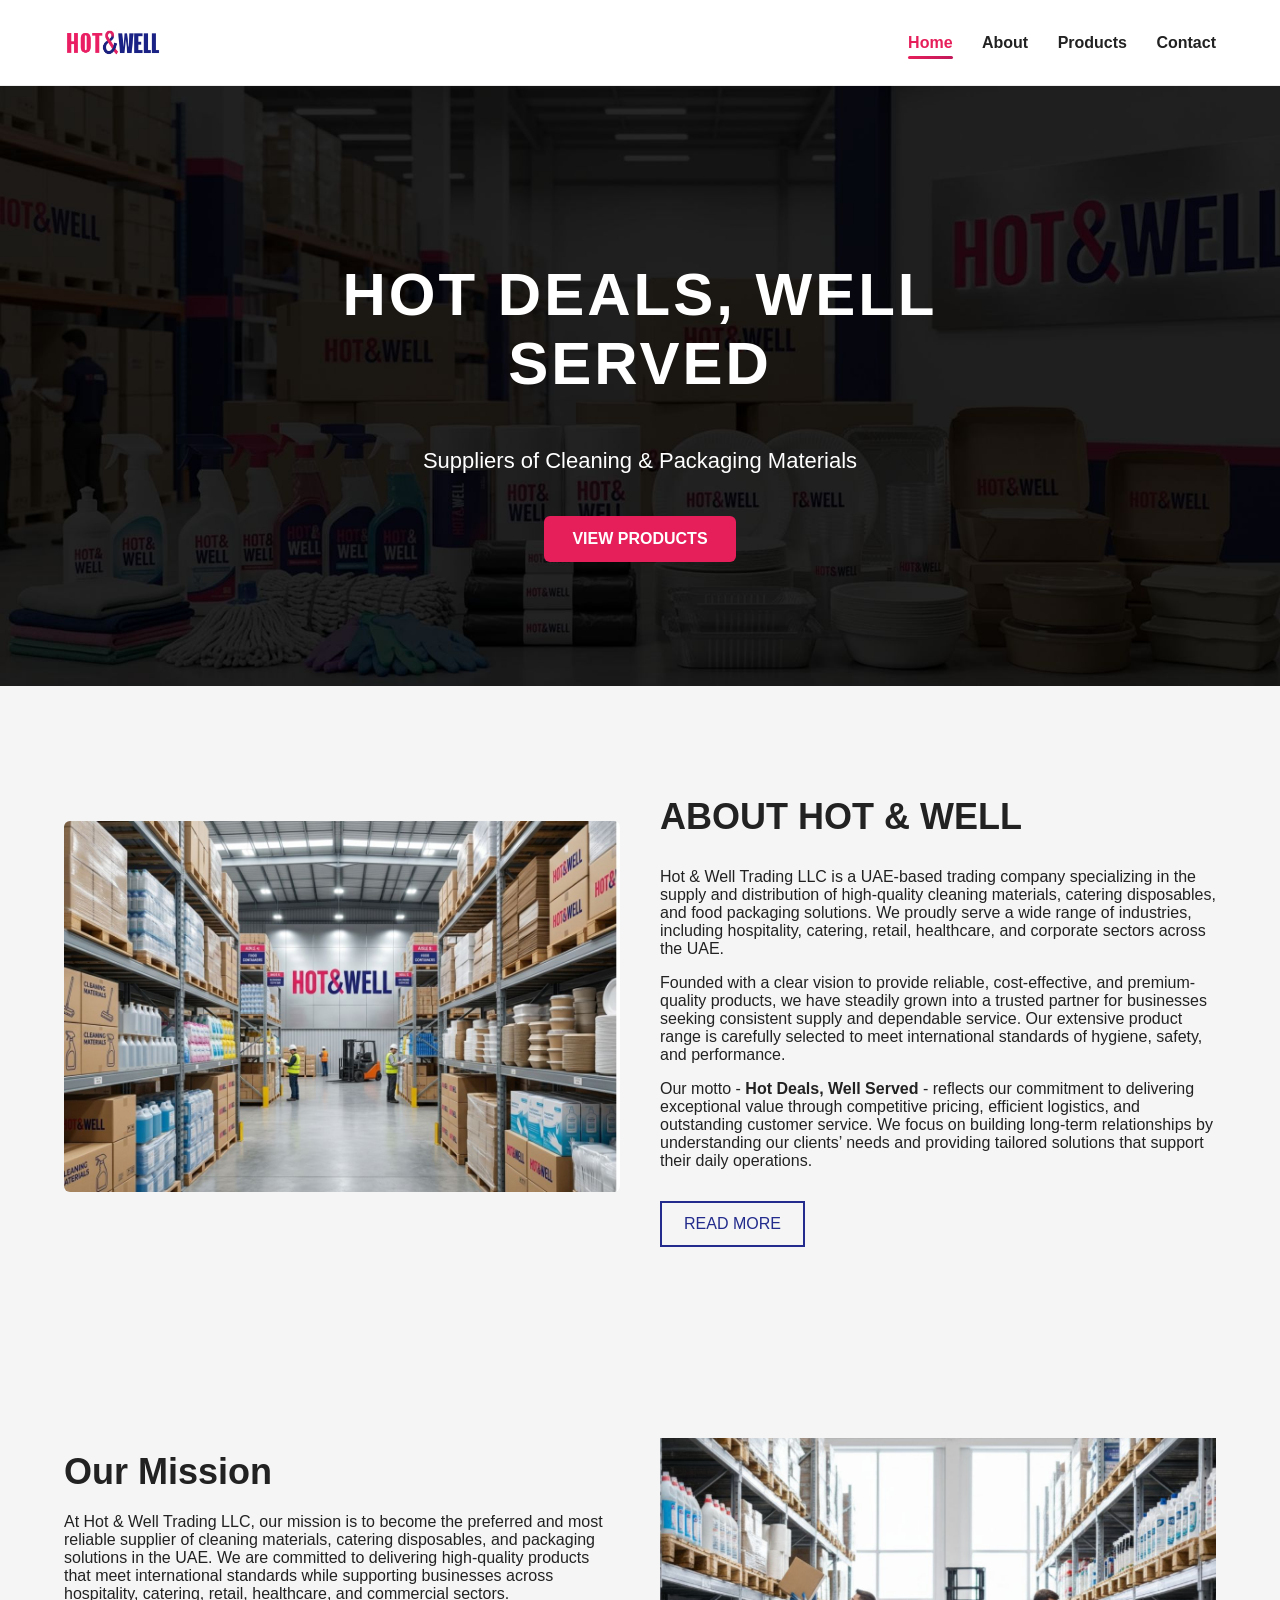
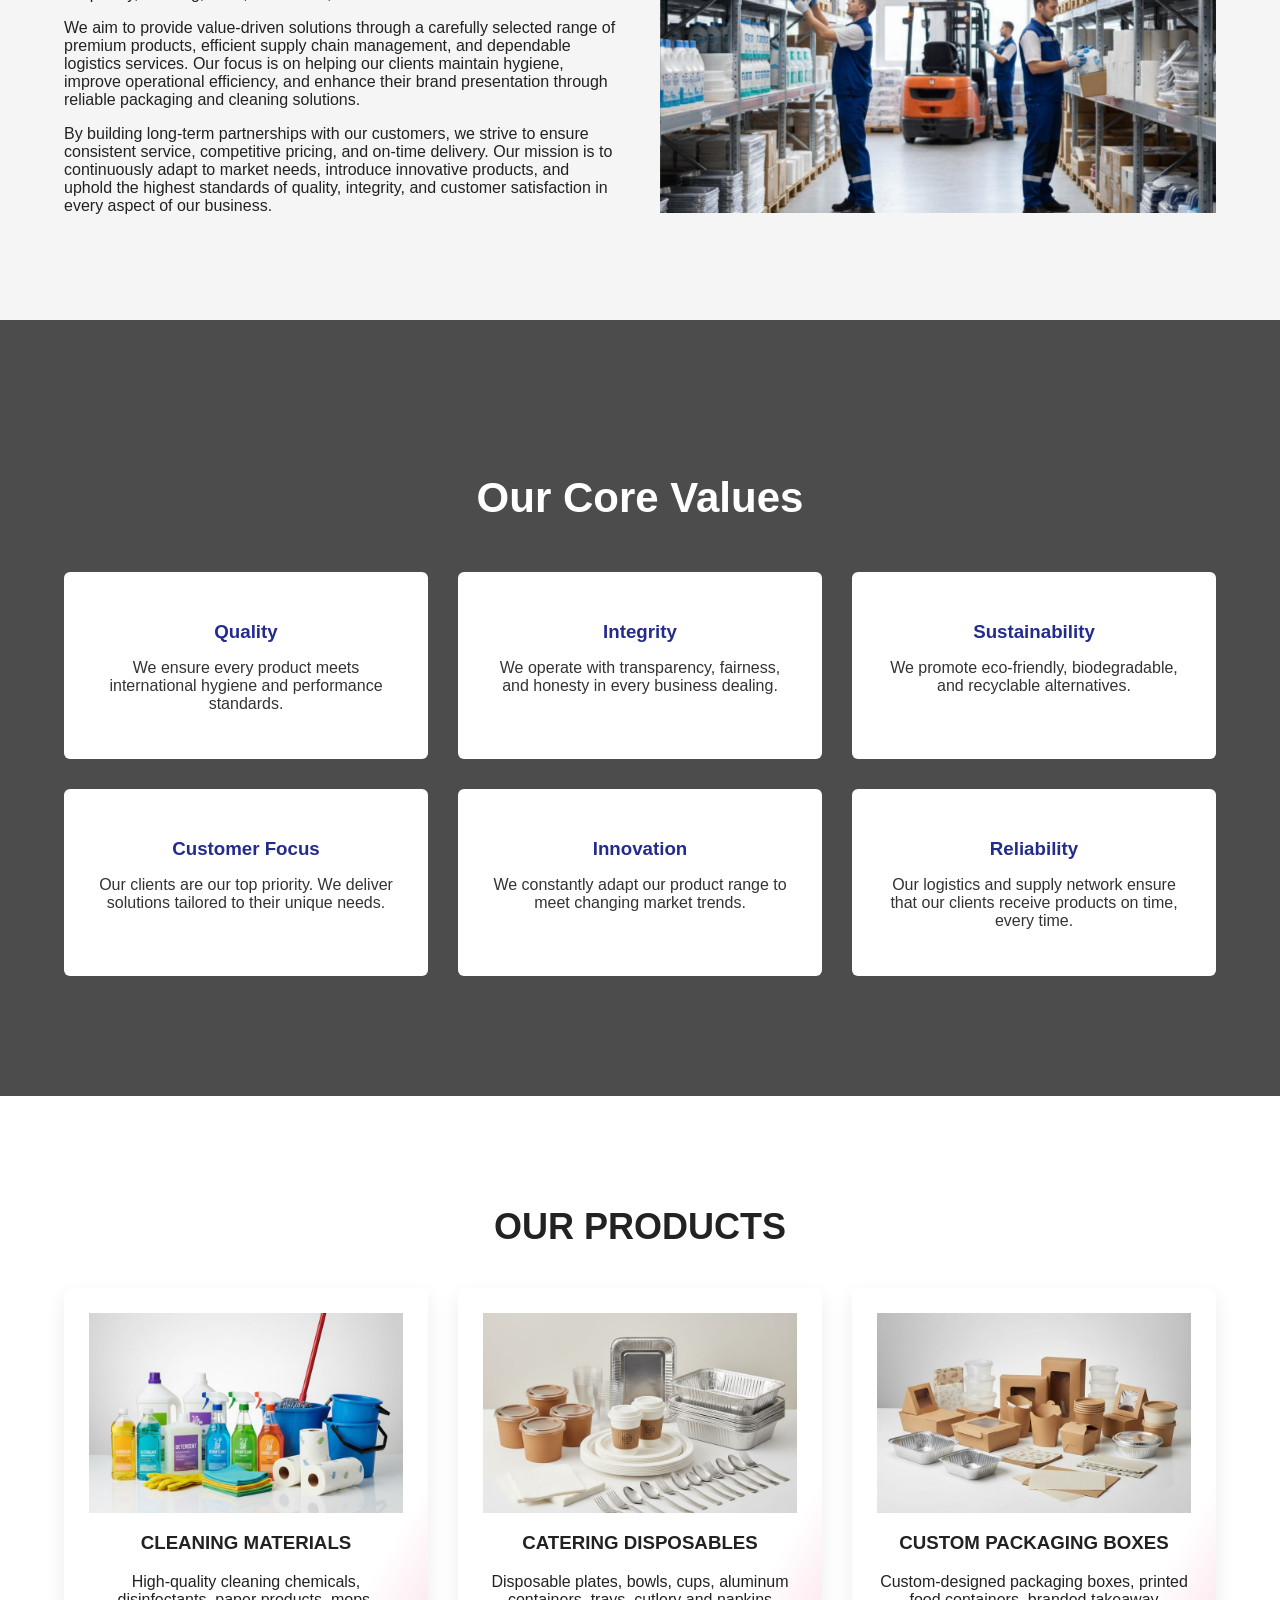
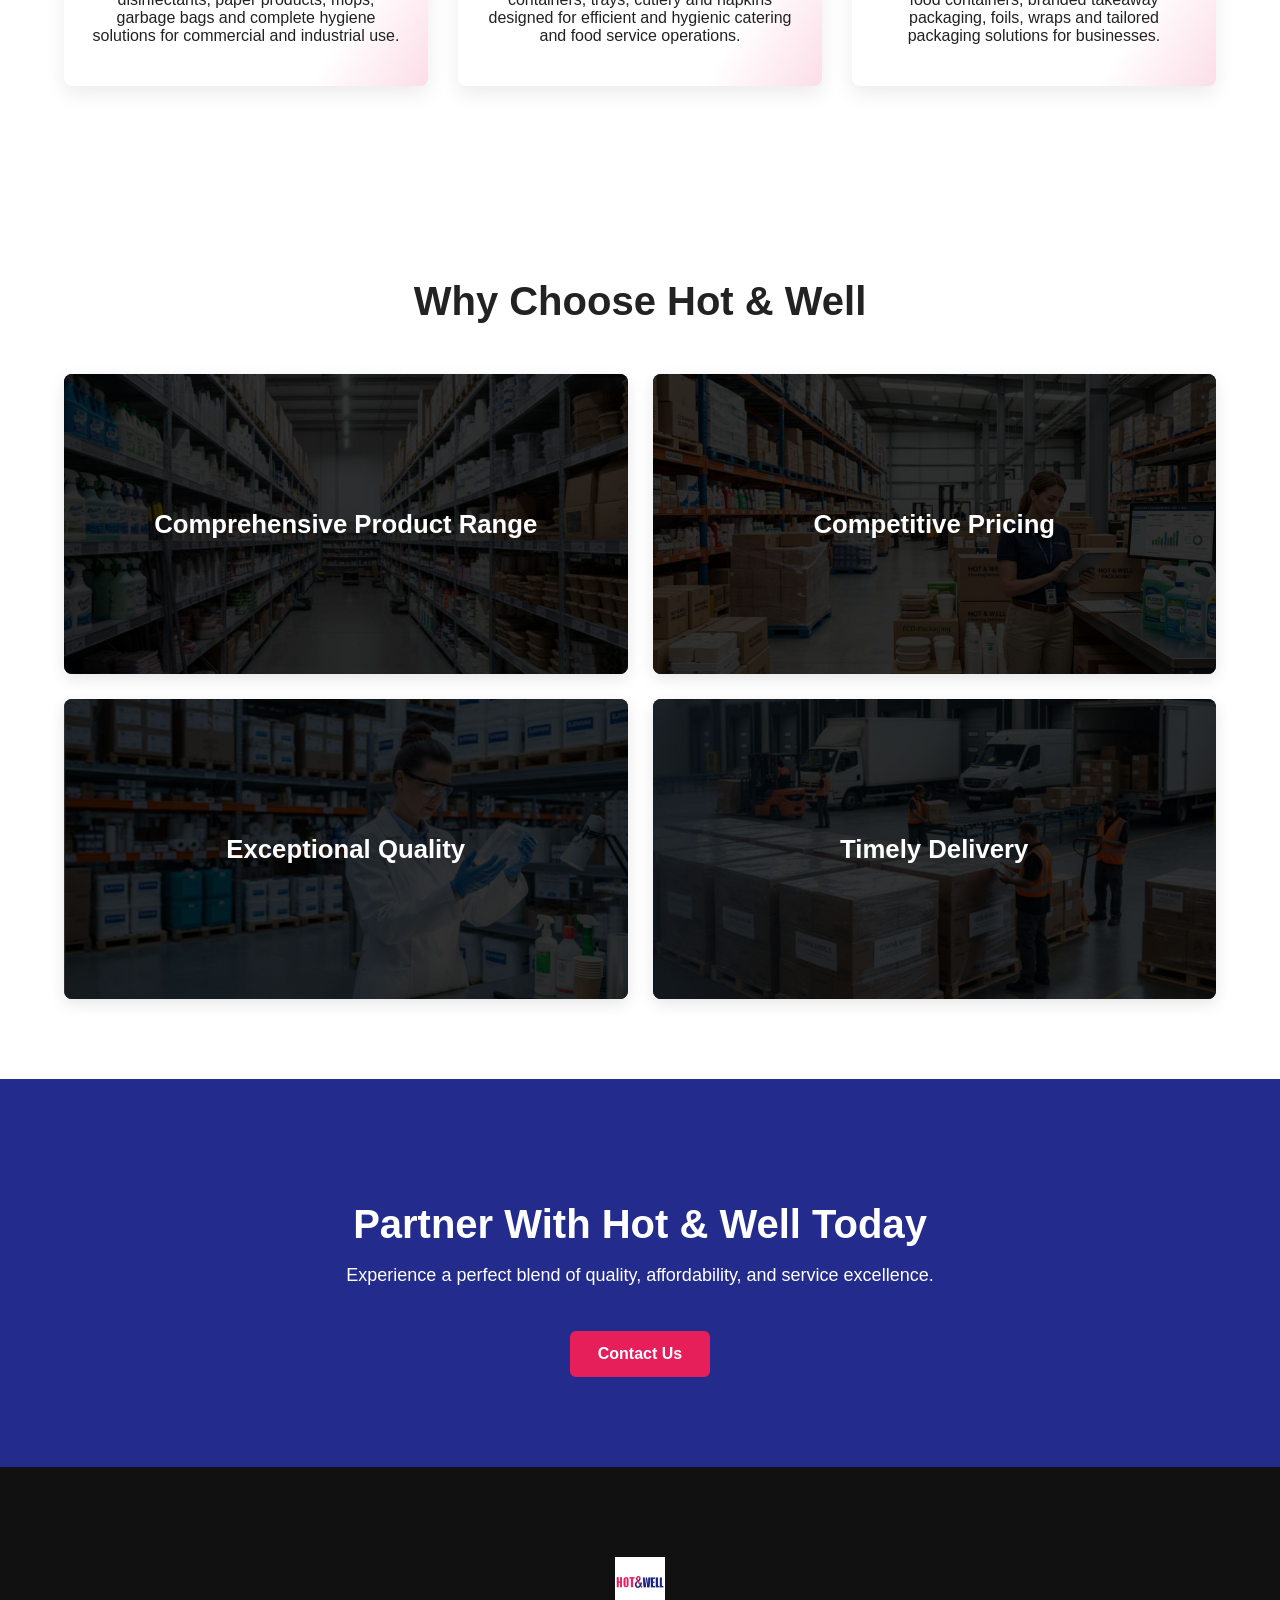
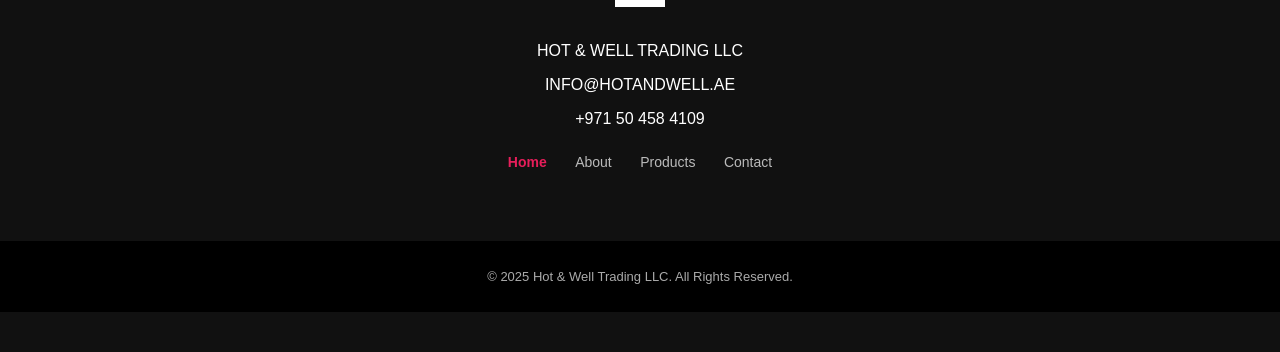
==== index.html @ 6e2a69e9 "Initial website upload" ====
<!DOCTYPE html>
<html lang="en">

<head>
<meta charset="UTF-8">
<meta name="viewport" content="width=device-width, initial-scale=1.0">

<title>Hot & Well | Cleaning & Packaging Solutions</title>

<link rel="stylesheet" href="css/style.css">
<link rel="icon" href="favicon.ico" type="image/x-icon">
</head>

<body>

<header>

<div class="container nav">

<img src="images/logo1.png" class="logo" alt="Hot & Well company logo">

<nav>
  <a href="index.html" class="active">Home</a>
  <a href="about.html">About</a>
  <a href="products.html">Products</a>
  <a href="contact.html">Contact</a>
</nav>

</div>

</header>


<section class="hero">

<div class="hero-bg"></div>

<div class="hero-content">

<h1>HOT DEALS, WELL SERVED</h1>

<p>
Suppliers of Cleaning & Packaging Materials
</p>

<a href="products.html" class="btn"><span>VIEW PRODUCTS</span></a>

</div>

</section>


<section class="about-preview">

<div class="container about-grid">

<div class="image-frame">
    <img src="images/about.jpg" class="scroll-zoom" alt="About Hot & Well">
</div>

<div>

<h2>ABOUT HOT & WELL</h2>

<p>
Hot & Well Trading LLC is a UAE-based trading company specializing in the supply and distribution of high-quality cleaning materials, catering disposables, and food packaging solutions. We proudly serve a wide range of industries, including hospitality, catering, retail, healthcare, and corporate sectors across the UAE.
</p>

<p>
Founded with a clear vision to provide reliable, cost-effective, and premium-quality products, we have steadily grown into a trusted partner for businesses seeking consistent supply and dependable service. Our extensive product range is carefully selected to meet international standards of hygiene, safety, and performance.
</p>

<p>
Our motto -<strong> Hot Deals, Well Served </strong>- reflects our commitment to delivering exceptional value through competitive pricing, efficient logistics, and outstanding customer service. We focus on building long-term relationships by understanding our clients’ needs and providing tailored solutions that support their daily operations.
</p>

<a href="about.html" class="btn-outline"><span>READ MORE</span></a>

</div>

</div>

</section>

<section class="mission">

<div class="container mission-grid">

<div class="mission-text">

<h2>Our Mission</h2>

<p>
At Hot & Well Trading LLC, our mission is to become the preferred and most reliable supplier of cleaning materials, catering disposables, and packaging solutions in the UAE. We are committed to delivering high-quality products that meet international standards while supporting businesses across hospitality, catering, retail, healthcare, and commercial sectors.
</p>

<p>
We aim to provide value-driven solutions through a carefully selected range of premium products, efficient supply chain management, and dependable logistics services. Our focus is on helping our clients maintain hygiene, improve operational efficiency, and enhance their brand presentation through reliable packaging and cleaning solutions.
</p>

<p>
By building long-term partnerships with our customers, we strive to ensure consistent service, competitive pricing, and on-time delivery. Our mission is to continuously adapt to market needs, introduce innovative products, and uphold the highest standards of quality, integrity, and customer satisfaction in every aspect of our business.
</p>

</div>

<div class="mission-image">

<div class="image-frame">
<img src="images/mission.jpg" class="scroll-zoom" alt="Logistics and product supply operations">
</div>

</div>

</div>

</section>

<section class="core-values">

<div class="values-content">

<h2>Our Core Values</h2>

<div class="values-grid">

<div class="value-card">
<h3>Quality</h3>
<p>We ensure every product meets international hygiene and performance standards.</p>
</div>

<div class="value-card">
<h3>Integrity</h3>
<p>We operate with transparency, fairness, and honesty in every business dealing.</p>
</div>

<div class="value-card">
<h3>Sustainability</h3>
<p>We promote eco-friendly, biodegradable, and recyclable alternatives.</p>
</div>

<div class="value-card">
<h3>Customer Focus</h3>
<p>Our clients are our top priority. We deliver solutions tailored to their unique needs.</p>
</div>

<div class="value-card">
<h3>Innovation</h3>
<p>We constantly adapt our product range to meet changing market trends.</p>
</div>

<div class="value-card">
<h3>Reliability</h3>
<p>Our logistics and supply network ensure that our clients receive products on time, every time.</p>
</div>

</div>

</div>

</section>

<section class="products">

<h2>OUR PRODUCTS</h2>

<div class="container product-grid">

<div class="card">

<img src="images/cleaning.jpg" alt="Industrial cleaning materials and hygiene products">

<h3>CLEANING MATERIALS</h3>

<p>
High-quality cleaning chemicals, disinfectants, paper products,
mops, garbage bags and complete hygiene solutions for commercial
and industrial use.
</p>

</div>


<div class="card">

<img src="images/disposable.jpg" alt="Disposable plates cups and catering supplies">

<h3>CATERING DISPOSABLES</h3>

<p>
Disposable plates, bowls, cups, aluminum containers, trays,
cutlery and napkins designed for efficient and hygienic
catering and food service operations.
</p>

</div>


<div class="card">

<img src="images/packaging.jpg" alt="Custom packaging boxes and branded packaging solutions">

<h3>CUSTOM PACKAGING BOXES</h3>

<p>
Custom-designed packaging boxes, printed food containers,
branded takeaway packaging, foils, wraps and tailored
packaging solutions for businesses.
</p>

</div>

</div>

</section>

<section class="why-choose">
  <h2>Why Choose Hot & Well</h2>

  <div class="why-grid">
    <div class="why-box range">
      <h3>Comprehensive Product Range</h3>
    </div>

    <div class="why-box pricing">
      <h3>Competitive Pricing</h3>
    </div>

    <div class="why-box quality">
      <h3>Exceptional Quality</h3>
    </div>

    <div class="why-box delivery">
      <h3>Timely Delivery</h3>
    </div>
  </div>
</section>

<section class="about-cta">
  <div class="container">
    <h2>Partner With Hot & Well Today</h2>
    <p>Experience a perfect blend of quality, affordability, and service excellence.</p>
    <a href="contact.html" class="btn"><span>Contact Us</span></a>
  </div>
</section>

<footer>

<!-- TOP FOOTER -->
<div class="footer-top">

<div class="container">

<img src="images/logo.png" alt="Hot & Well logo">

<p>HOT & WELL TRADING LLC</p>
<p>INFO@HOTANDWELL.AE</p>
<p class="footer-phone">+971 50 458 4109</p>

<div class="footer-nav">
<a href="index.html" class="active">Home</a>
<a href="about.html">About</a>
<a href="products.html">Products</a>
<a href="contact.html">Contact</a>
</div>

</div>

</div>

<!-- COPYRIGHT BAR -->
<div class="footer-bottom">
<p>© 2025 Hot & Well Trading LLC. All Rights Reserved.</p>
</div>

</footer>

<script src="js/script.js"></script>

</body>

</html>
---- css/style.css ----
body{
font-family: Arial;
margin:0;
background:#ffffff;
color:#222;
}

.container{
width:90%;
margin:auto;
}

header{
background:white;
padding:15px 0;
border-bottom:1px solid #eee;
}

.nav{
display:flex;
justify-content:space-between;
align-items:center;
}

.logo{
height:55px;
}

.hero{
height:600px;
position:relative;
overflow:hidden;
display:flex;
align-items:center;
justify-content:center;
text-align:center;
color:white;
}

/* Background image */
.hero-bg{
position:absolute;
top:0;
left:0;
width:100%;
height:100%;
background:url('../images/hero.jpg') center/cover no-repeat;
transform:scale(1);
transition:transform 0.2s ease-out;
z-index:1;
}

/* Text layer */
.hero-content{
position:relative;
z-index:2;
max-width:800px;
}

.hero h1{
font-size:60px;
letter-spacing:3px;
}

.hero p{
font-size:22px;
margin-top:10px;
}

.about-preview{
padding:80px 0;
background:#f5f5f5;
}

.about-grid{
display:grid;
grid-template-columns:1fr 1fr;
gap:40px;
align-items:center;
}

.about-grid img{
width:100%;
border-radius:6px;
}

.about-grid h2{
font-size:36px;
}

.about-grid p{
font-size:16px;
}

.btn-outline{
position:relative;
display:inline-block;
border:2px solid #232C8C;
padding:12px 22px;
text-decoration:none;
color:#232C8C;
margin-top:15px;
overflow:hidden;
z-index:1;
transition:color 0.3s ease, border-color 0.3s ease, transform 0.3s ease;
}

/* sliding rose background */
.btn-outline::before{
content:"";
position:absolute;
top:0;
left:-100%;
width:100%;
height:100%;
background:linear-gradient(90deg, #E61E5A, #c2185b);
transition:left 0.35s ease;
z-index:-1;
}

.btn-outline:hover{
color:white;
border-color:#E61E5A;
transform:translateY(-2px);
}

.btn-outline:hover::before{
left:0;
}

.products{
padding:80px 0;
text-align:center;
}

.products h2{
font-size:36px;
margin-bottom:40px;
}

.product-grid{
display:grid;
grid-template-columns:repeat(3,1fr);
gap:30px;
}

.card img{
width:100%;
height:200px;
object-fit:cover;
}

.card h3{
margin-top:15px;
}

.why{
background:#232C8C;
color:white;
padding:80px 0;
text-align:center;
}

footer{
background:#111;
color:white;
padding:40px 0;
text-align:center;
}

footer img{
height:50px;
margin-bottom:10px;
}

.mission h2{
font-size:36px;
margin-bottom:20px;
}

.mission-text{
font-size:18px;
max-width:900px;
margin:10px auto;
}

.values-title{
margin-top:50px;
}

.value-card h3{
color:#232C8C;
margin-bottom:10px;
}

.mission{
padding:80px 0;
background:#f5f5f5;
}

.mission-grid{
display:grid;
grid-template-columns:1fr 1fr;
gap:40px;
align-items:center;
}

.mission-image img{
width:100%;
border-radius:6px;
}

.mission-text h2{
font-size:36px;
margin-bottom:20px;
}

.mission-text p{
font-size:16px;
margin-bottom:15px;
}


.values{
padding:80px 0;
text-align:center;
}

.values h2{
font-size:36px;
margin-bottom:40px;
}


.value-card h3{
color:#232C8C;
margin-bottom:10px;
}

.values-image img{
width:100%;
max-width:900px;
border-radius:6px;
}

.core-values{
position:relative;
background-image:url('../images/values-bg.jpg');
background-size:cover;
background-position:center;
background-attachment:fixed;
padding:120px 0;
}

/* dark overlay */
.core-values::before{
content:"";
position:absolute;
top:0;
left:0;
width:100%;
height:100%;
background:rgba(0,0,0,0.7);
z-index:0;
}

.values-content{
position:relative;
z-index:1;
text-align:center;
color:white;
width:90%;
margin:auto;
}

.values-content h2{
font-size:42px;
margin-bottom:50px;
}

.values-grid{
display:grid;
grid-template-columns:repeat(3,1fr);
gap:30px;
}

.value-card h3{
color:#232C8C;
margin-bottom:10px;
}

/* background images */

.range{
background-image:url('../images/range.jpg');
}

.pricing{
background-image:url('../images/pricing.jpg');
}

.quality{
background-image:url('../images/quality.jpg');
}

.delivery{
background-image:url('../images/delivery.jpg');
}

.zoom-scroll{
transition:transform 0.3s ease-out;
transform:scale(1);
}

.image-frame{
overflow:hidden;
}

.scroll-zoom{
width:100%;
height:auto;
transform:scale(1);
will-change:transform;
}

.card{
position:relative;
overflow:hidden;
background:white;
padding:25px;
border-radius:8px;
box-shadow:0 8px 20px rgba(0,0,0,0.08);
}

.card::before{
content:"";
position:absolute;
top:0;
left:0;
width:200%;
height:200%;

background:linear-gradient(
120deg,
rgba(255,255,255,0) 40%,
rgba(233,30,99,0.15) 50%,
rgba(255,255,255,0) 60%
);

animation:gradientMove 6s linear infinite;

pointer-events:none;
}

@keyframes gradientMove{

0%{
transform:translateX(-100%) translateY(-100%);
}

100%{
transform:translateX(100%) translateY(100%);
}

}

.card img,
.card h3,
.card p{
position:relative;
z-index:1;
}

nav a{
position:relative;
margin-left:25px;
text-decoration:none;
color:#222;
font-weight:600;
padding:8px 0;
transition:color 0.3s ease;
}

/* underline effect */
nav a::after{
content:"";
position:absolute;
left:0;
bottom:0;
width:0;
height:3px;
background:linear-gradient(90deg, #E61E5A, #c2185b);
transition:width 0.3s ease;
border-radius:2px;
}

/* hover */
nav a:hover{
color:#E61E5A;
}

nav a:hover::after{
width:100%;
}

/* active page */
nav a.active{
color:#E61E5A;
}

nav a.active::after{
width:100%;
}

.btn-outline span{
position:relative;
z-index:2;
}

.btn{
background:#E61E5A;
color:white;
padding:14px 28px;
display:inline-block;
margin-top:20px;
text-decoration:none;
font-weight:bold;
border-radius:6px;

transition:
background 0.3s ease,
transform 0.25s ease,
box-shadow 0.25s ease;
}

.btn:hover{
background:#c2185b;

transform:translateY(-3px);

box-shadow:0 10px 20px rgba(230,30,90,0.35);
}

.btn:active{
transform:translateY(-1px);
box-shadow:0 5px 10px rgba(0,0,0,0.2);
}

/* TOP FOOTER */
.footer-top{
background:#111;
color:white;
text-align:center;
padding:50px 0;
}

.footer-top img{
margin-bottom:15px;
}

.footer-phone{
margin-bottom:25px;
}

/* NAVIGATION */
.footer-nav{
margin:20px 0;
}

.footer-nav a{
margin:0 12px;
font-size:14px;
text-decoration:none;
color:#bbb;
transition:color 0.3s ease;
}

/* hover */
.footer-nav a:hover{
color:#E61E5A;
}

/* active page */
.footer-nav a.active{
color:#E61E5A;
font-weight:600;
}

/* COPYRIGHT BAR */
.footer-bottom{
background:#000;
color:#aaa;
text-align:center;
padding:15px 0;
font-size:13px;
}


.value-card{
background:white;
padding:30px;
border-radius:6px;
position:relative;
overflow:hidden;
transition:color 0.4s ease, transform 0.3s ease, box-shadow 0.3s ease;
cursor:pointer;
color:#333;
}

.value-card h3{
color:#232C8C;
margin-bottom:10px;
position:relative;
z-index:1;
transition:color 0.3s ease;
}

.value-card p{
color:#333;
position:relative;
z-index:1;
transition:color 0.3s ease;
}

.value-card::before{
content:"";
position:absolute;
top:0;
left:-100%;
width:100%;
height:100%;
background:#e91e63;
transition:left 0.4s ease;
z-index:0;
}

.value-card:hover::before{
left:0;
}

.value-card:hover h3,
.value-card:hover p{
color:white;
}

.value-card:hover{
transform:translateY(-6px);
box-shadow:0 10px 25px rgba(0,0,0,0.15);
}

.why-choose{
padding:80px 0;
text-align:center;
overflow:hidden;
}

.why-choose h2{
font-size:40px;
margin-bottom:50px;
}

.why-grid{
display:grid;
grid-template-columns:repeat(2, 1fr);
gap:25px;
width:90%;
margin:auto;
}

.why-box{
position:relative;
height:300px;
display:flex;
align-items:center;
justify-content:center;
text-align:center;
overflow:hidden;
cursor:pointer;
color:white;
font-size:22px;
font-weight:bold;
border-radius:8px;
isolation:isolate;
box-shadow:0 5px 15px rgba(0,0,0,0.10);
transition:box-shadow 0.3s ease;
}

/* image layer */
.why-box::after{
content:"";
position:absolute;
inset:0;
background-size:cover;
background-repeat:no-repeat;
background-position:center center;
z-index:0;
transition:transform 0.4s ease;
}

/* rose gradient overlay */
.why-box::before{
content:"";
position:absolute;
inset:0;
background:linear-gradient(
120deg,
rgba(233,30,99,0.78),
rgba(194,24,91,0.78),
rgba(233,30,99,0.78)
);
background-size:300% 300%;
opacity:0;
transition:opacity 0.3s ease;
z-index:1;
}

/* hover */
.why-box:hover::after{
transform:scale(1.08);
}

.why-box:hover::before{
opacity:1;
animation:roseGradientMove 4s ease infinite;
}

.why-box:hover{
box-shadow:0 15px 30px rgba(0,0,0,0.18);
}

/* text */
.why-box h3{
position:relative;
z-index:2;
width:70%;
margin:0;
line-height:1.4;
color:white;
}

/* images */
.range::after{
background-image:url('../images/range.jpg');
background-position:center center;
}

.pricing::after{
background-image:url('../images/pricing.jpg');
background-position:center 40%;
}

.quality::after{
background-image:url('../images/quality.jpg');
background-position:center center;
}

.delivery::after{
background-image:url('../images/delivery.jpg');
background-position:center 35%;
}

@keyframes roseGradientMove{
0%{
background-position:0% 50%;
}
50%{
background-position:100% 50%;
}
100%{
background-position:0% 50%;
}
}



.about-cta{
  padding:90px 0;
  background:#232C8C;
  color:white;
  text-align:center;
}

.about-cta h2{
  font-size:40px;
  margin-bottom:15px;
}

.about-cta p{
  font-size:18px;
  margin-bottom:25px;
}





/* About Page */

.about-hero-overlay{
  background:rgba(0,0,0,0.55);
  min-height:420px;
  display:flex;
  align-items:center;
  text-align:center;
  color:white;
}

.about-company-section{
  padding:90px 0;
  background:#fff;
}

.about-company-grid{
  display:grid;
  grid-template-columns:1fr 1fr;
  gap:50px;
  align-items:center;
}

.about-company-image img{
  width:100%;
  border-radius:10px;
  display:block;
}

.about-company-text h2{
  font-size:38px;
  margin-bottom:20px;
}

.about-company-text p{
  font-size:16px;
  margin-bottom:16px;
}

.about-services-section{
  padding:100px 0;
  background:#f7f7f7;
  text-align:center;
}

.about-services-section h2{
  font-size:40px;
  margin-bottom:45px;
}

.about-services-grid{
  display:grid;
  grid-template-columns:repeat(4, 1fr);
  gap:25px;
}

.about-service-card{
position:relative;
background:white;
border-radius:10px;
overflow:hidden;
box-shadow:0 8px 22px rgba(0,0,0,0.08);

transition:transform 0.3s ease, box-shadow 0.3s ease;
}

/* image */
.about-service-card img{
width:100%;
height:220px;
object-fit:cover;
display:block;
}

/* content spacing */
.about-service-card h3{
margin:15px 20px 8px;
color:#232C8C;
}

.about-service-card p{
margin:0 20px 20px;
font-size:15px;
color:#555;
}

/* gradient shine */
.about-service-card::before{
content:"";
position:absolute;
top:0;
left:0;
width:200%;
height:200%;

background:linear-gradient(
120deg,
rgba(255,255,255,0) 40%,
rgba(233,30,99,0.15) 50%,
rgba(255,255,255,0) 60%
);

transform:translateX(-100%) translateY(-100%);
animation:serviceGradientMove 7s linear infinite;

pointer-events:none;
z-index:0;
}

/* keep content above */
.about-service-card img,
.about-service-card h3,
.about-service-card p{
position:relative;
z-index:1;
}

/* hover effect */
.about-service-card:hover{
transform:translateY(-6px);
box-shadow:0 15px 35px rgba(0,0,0,0.15);
}

/* animation */
@keyframes serviceGradientMove{
0%{
transform:translateX(-100%) translateY(-100%);
}
100%{
transform:translateX(100%) translateY(100%);
}
}

.vision-mission-section{
  padding:90px 0;
  background:#f5f5f5;
}

.vision-mission-grid{
  display:grid;
  grid-template-columns:1fr 1fr;
  gap:30px;
}

.about-values-section{
  padding:100px 0;
  background:#fff;
  text-align:center;
}

.about-values-section h2{
  font-size:40px;
  margin-bottom:45px;
}

.about-values-grid{
display:grid;
grid-template-columns:repeat(3, 1fr);
gap:20px; /* reduced gap */
}

.about-value-card{
background:#f8f8f8;
padding:20px; /* smaller */
border-radius:8px;
position:relative;
overflow:hidden;
transition:transform 0.3s ease, box-shadow 0.3s ease;
max-width:300px; /* limits width */
margin:auto; /* centers cards */
}

.about-value-card h3{
font-size:20px; /* smaller title */
margin-bottom:8px;
color:#232C8C;
position:relative;
z-index:1;
}

.about-value-card p{
font-size:14px; 
color:#333;
position:relative;
z-index:1;
}

.about-value-card::before{
content:"";
position:absolute;
top:0;
left:-100%;
width:100%;
height:100%;
background:linear-gradient(90deg, #E61E5A, #c2185b);
transition:left 0.4s ease;
z-index:0;
}

.about-value-card:hover::before{
left:0;
}

.about-value-card:hover h3,
.about-value-card:hover p{
color:white;
}

.about-value-card:hover{
transform:translateY(-4px); /* smaller movement */
box-shadow:0 10px 20px rgba(0,0,0,0.12);
}

@media (max-width: 1100px){
  .about-services-grid{
    grid-template-columns:repeat(2, 1fr);
  }

  .industries-grid-images{
    grid-template-columns:repeat(2, 1fr);
  }

  .about-values-grid{
    grid-template-columns:repeat(2, 1fr);
  }
}

@media (max-width: 768px){
  .about-hero h1{
    font-size:38px;
  }

  .about-company-grid,
  .vision-mission-grid,
  .about-services-grid,
  .industries-grid-images,
  .about-values-grid{
    grid-template-columns:1fr;
  }

  .about-company-text h2,
  .about-services-section h2,
  .industries-section h2,
  .vision-box h2,
  .mission-box h2,
  .about-values-section h2{
    font-size:30px;
  }
}

.vision-parallax{
background:url('../images/vision-bg.jpg') center/cover no-repeat;
background-attachment:fixed;
position:relative;
}

/* dark overlay */
.vision-overlay{
background:rgba(0,0,0,0.65);
padding:120px 0; /* move padding here */
width:100%;
height:100%;
}

/* content layout */
.vision-content{
display:grid;
grid-template-columns:1fr 1fr;
gap:40px;
text-align:center;
color:white;
}

/* boxes */
.vision-box,
.mission-box{
position:relative;
background:white;
padding:40px;
border-radius:10px;
box-shadow:0 10px 30px rgba(0,0,0,0.15);
text-align:center;
overflow:hidden;
transition:transform 0.3s ease, box-shadow 0.3s ease;
}

.vision-box h2,
.mission-box h2{
font-size:32px;
margin-bottom:15px;
color:#232C8C;
}

.vision-box p,
.mission-box p{
font-size:16px;
color:#333;
}

.vision-box::before,
.mission-box::before{
content:"";
position:absolute;
top:0;
left:0;
width:200%;
height:200%;
background:linear-gradient(
120deg,
rgba(255,255,255,0) 40%,
rgba(233,30,99,0.12) 50%,
rgba(255,255,255,0) 60%
);
transform:translateX(-100%) translateY(-100%);
animation:visionGradientMove 8s linear infinite;
pointer-events:none;
z-index:0;
}

.vision-box h2,
.vision-box p,
.mission-box h2,
.mission-box p{
position:relative;
z-index:1;
}

@keyframes visionGradientMove{
0%{
transform:translateX(-100%) translateY(-100%);
}
100%{
transform:translateX(100%) translateY(100%);
}
}

.vision-box:hover,
.mission-box:hover{
transform:translateY(-6px);
box-shadow:0 15px 35px rgba(0,0,0,0.2);
}

@media (max-width:768px){
.vision-content{
grid-template-columns:1fr;
}
}

.industries-section{
padding:100px 0;
background:#fff;
text-align:center;
}

.industries-section h2{
font-size:40px;
margin-bottom:45px;
}

.industries-grid-images{
display:grid;
grid-template-columns:repeat(3, 1fr);
gap:25px;
}

.industry-card{
position:relative;
height:320px;
border-radius:10px;
overflow:hidden;
box-shadow:0 8px 22px rgba(0,0,0,0.08);
cursor:pointer;
}

.industry-card img{
width:100%;
height:100%;
object-fit:cover;
display:block;
transition:transform 0.4s ease;
}

.industry-overlay{
position:absolute;
left:0;
bottom:0;
width:100%;
padding:20px;
box-sizing:border-box;
background:linear-gradient(
to top,
rgba(0,0,0,0.85),
rgba(0,0,0,0.45),
transparent
);
text-align:left;
color:white;
z-index:2;
}

.industry-overlay h3{
font-size:22px;
margin:0 0 8px;
color:white;
}

.industry-overlay p{
font-size:14px;
line-height:1.5;
margin:0;
color:rgba(255,255,255,0.9);
max-height:3em;
overflow:hidden;
}

.industry-card:hover img{
transform:scale(1.06);
}

.about-hero{
height:500px;
position:relative;
overflow:hidden;
display:flex;
align-items:center;
justify-content:center;
text-align:center;
color:white;
}

/* background layer */
.about-hero-bg{
position:absolute;
top:0;
left:0;
width:100%;
height:100%;
background:url('../images/about-hero.jpg') center/cover no-repeat;

transform:scale(1);
transition:transform 0.2s ease-out;

z-index:1;
}

/* text layer */
.about-hero-content{
position:relative;
z-index:2;
max-width:800px;
}

.about-hero h1{
font-size:60px;
letter-spacing:3px;
}

.about-hero p{
font-size:20px;
margin-top:10px;
}




/* Products Page */

.products-hero{
height:500px;
position:relative;
overflow:hidden;
display:flex;
align-items:center;
justify-content:center;
text-align:center;
color:white;
}

.products-hero-bg{
position:absolute;
top:0;
left:0;
width:100%;
height:100%;
background:url('../images/products-hero.jpg') center/cover no-repeat;
transform:scale(1);
transition:transform 0.2s ease-out;
z-index:1;
}

.products-hero-content{
position:relative;
z-index:2;
max-width:850px;
padding:0 20px;
}

.products-hero-content h1{
font-size:60px;
letter-spacing:2px;
margin-bottom:15px;
}

.products-hero-content p{
font-size:20px;
line-height:1.7;
margin:0 auto;
max-width:800px;
}

.products-intro-section{
padding:90px 0;
background:#fff;
}

.products-intro-grid{
display:grid;
grid-template-columns:1fr 1fr;
gap:50px;
align-items:center;
}

.products-intro-image img{
width:100%;
border-radius:10px;
display:block;
}

.products-intro-text h2{
font-size:38px;
margin-bottom:20px;
}

.products-intro-text p{
font-size:16px;
margin-bottom:16px;
color:#333;
}

.product-category-section{
padding:90px 0;
background:#fff;
}

.alt-bg{
background:#f7f7f7;
}

.product-category-grid{
display:grid;
grid-template-columns:1fr 1fr;
gap:50px;
align-items:center;
}

.product-category-grid.reverse .product-category-image{
order:2;
}

.product-category-grid.reverse .product-category-content{
order:1;
}

.product-category-image img{
width:100%;
border-radius:10px;
display:block;
}

.product-category-content h2{
font-size:38px;
margin-bottom:18px;
color:#232C8C;
}

.product-category-content p{
font-size:17px;
color:#333;
margin-bottom:20px;
}

.product-list{
margin:0;
padding-left:20px;
text-align:left;
}

.product-list li{
font-size:16px;
line-height:1.5;
color:#444;
margin-bottom:4px;
}

.products-cta-section{
padding:90px 0;
background:#232C8C;
color:white;
text-align:center;
}

.products-cta-section h2{
font-size:40px;
margin-bottom:15px;
}

.products-cta-section p{
font-size:18px;
line-height:1.8;
max-width:850px;
margin:0 auto 25px;
}

@media (max-width: 992px){
.products-intro-grid,
.product-category-grid{
grid-template-columns:1fr;
}

.product-category-grid.reverse .product-category-image,
.product-category-grid.reverse .product-category-content{
order:unset;
}
}

@media (max-width: 768px){
.products-hero{
height:420px;
}

.products-hero-content h1{
font-size:40px;
}

.products-hero-content p{
font-size:18px;
}

.products-intro-text h2,
.product-category-content h2,
.products-cta-section h2{
font-size:30px;
}
}

/* PRODUCT CARDS SECTION */

.products-card-section{
  padding:100px 0;
  background:#f7f7f7;
}

.products-title{
  text-align:center;
  font-size:40px;
  margin-bottom:50px;
}

.products-card-grid{
  display:grid;
  grid-template-columns:repeat(3, 1fr);
  gap:30px;
}

/* CARD */
.product-card{
  background:white;
  border-radius:10px;
  overflow:hidden;
  position:relative;
  box-shadow:0 10px 25px rgba(0,0,0,0.08);
  transition:transform 0.3s ease, box-shadow 0.3s ease;
}

/* image */
.product-card img{
  width:100%;
  height:220px;
  object-fit:cover;
}

/* content */
.product-card-content{
  padding:25px;
}

.product-card h3{
  color:#232C8C;
  margin-bottom:10px;
}

.product-card p{
  font-size:15px;
  margin-bottom:15px;
}

.product-card ul{
  padding-left:18px;
}

.product-card ul li{
  font-size:14px;
  margin-bottom:5px;
  color:#444;
}

/* GRADIENT SHINE EFFECT */
.product-card::before{
  content:"";
  position:absolute;
  top:0;
  left:0;
  width:200%;
  height:200%;

  background:linear-gradient(
    120deg,
    rgba(255,255,255,0) 40%,
    rgba(233,30,99,0.15) 50%,
    rgba(255,255,255,0) 60%
  );

  transform:translateX(-100%) translateY(-100%);
  animation:productGradientMove 7s linear infinite;
  pointer-events:none;
}

/* hover */
.product-card:hover{
  transform:translateY(-8px);
  box-shadow:0 18px 40px rgba(0,0,0,0.15);
}

/* animation */
@keyframes productGradientMove{
  0%{
    transform:translateX(-100%) translateY(-100%);
  }
  100%{
    transform:translateX(100%) translateY(100%);
  }
}

/* RESPONSIVE */
@media (max-width: 992px){
  .products-card-grid{
    grid-template-columns:1fr;
  }
}




/* CONTACT PAGE */

.contact-info-section{
  padding:100px 0;
  background:#f7f7f7;
  text-align:center;
}

.contact-logo-wrap{
  margin-bottom:25px;
}

.contact-page-logo{
  width:180px;
  max-width:100%;
  display:inline-block;
}

.contact-info-section h1{
  font-size:42px;
  margin-bottom:15px;
  color:#232C8C;
}

.contact-intro{
  max-width:760px;
  margin:0 auto 45px;
  font-size:17px;
  line-height:1.8;
  color:#555;
}

.contact-cards-grid{
  display:grid;
  grid-template-columns:repeat(2, 1fr);
  gap:30px;
  max-width:900px;
  margin:0 auto;
}

.contact-card{
  position:relative;
  display:block;
  text-decoration:none;
  background:white;
  color:#222;
  padding:40px 30px;
  border-radius:12px;
  overflow:hidden;
  box-shadow:0 10px 25px rgba(0,0,0,0.08);
  transition:transform 0.3s ease, box-shadow 0.3s ease;
}

.contact-card::before{
  content:"";
  position:absolute;
  top:0;
  left:0;
  width:200%;
  height:200%;
  background:linear-gradient(
    120deg,
    rgba(255,255,255,0) 40%,
    rgba(233,30,99,0.18) 50%,
    rgba(35,44,140,0.14) 60%,
    rgba(255,255,255,0) 70%
  );
  transform:translateX(-100%) translateY(-100%);
  animation:contactGradientMove 7s linear infinite;
  pointer-events:none;
}

.contact-card > *{
  position:relative;
  z-index:1;
}

.contact-card:hover{
  transform:translateY(-8px);
  box-shadow:0 18px 38px rgba(0,0,0,0.15);
}

.contact-card-icon{
  width:70px;
  height:70px;
  margin:0 auto 18px;
  border-radius:50%;
  display:flex;
  align-items:center;
  justify-content:center;
  font-size:28px;
  font-weight:bold;
  color:white;
  background:linear-gradient(135deg, #232C8C, #E61E5A);
  box-shadow:0 8px 20px rgba(0,0,0,0.12);
}

.contact-card h3{
  font-size:28px;
  margin-bottom:12px;
  color:#232C8C;
}

.contact-card p{
  font-size:18px;
  font-weight:600;
  margin-bottom:10px;
  color:#222;
  word-break:break-word;
}

.contact-card span{
  font-size:14px;
  color:#666;
}

@keyframes contactGradientMove{
  0%{
    transform:translateX(-100%) translateY(-100%);
  }
  100%{
    transform:translateX(100%) translateY(100%);
  }
}

@media (max-width: 768px){
  .contact-cards-grid{
    grid-template-columns:1fr;
  }

  .contact-info-section h1{
    font-size:34px;
  }

  .contact-card h3{
    font-size:24px;
  }

  .contact-card p{
    font-size:17px;
  }
}
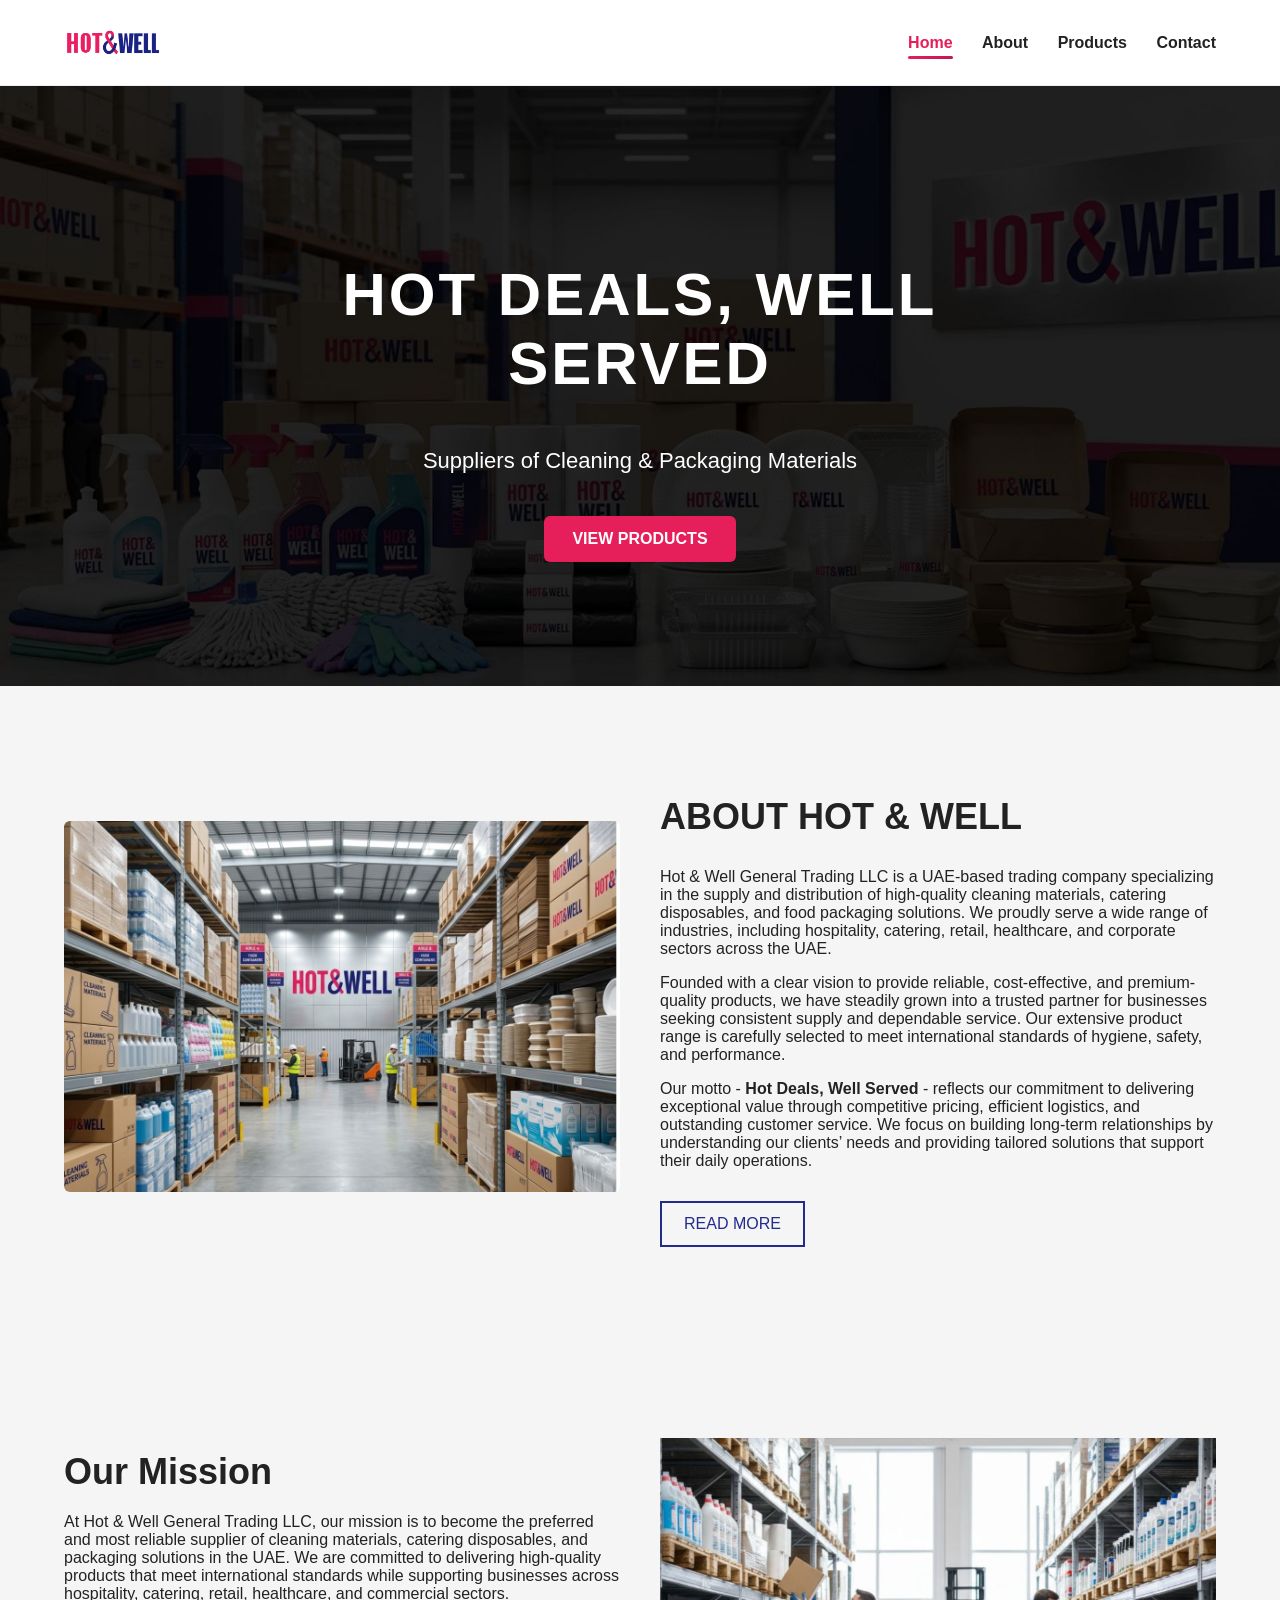
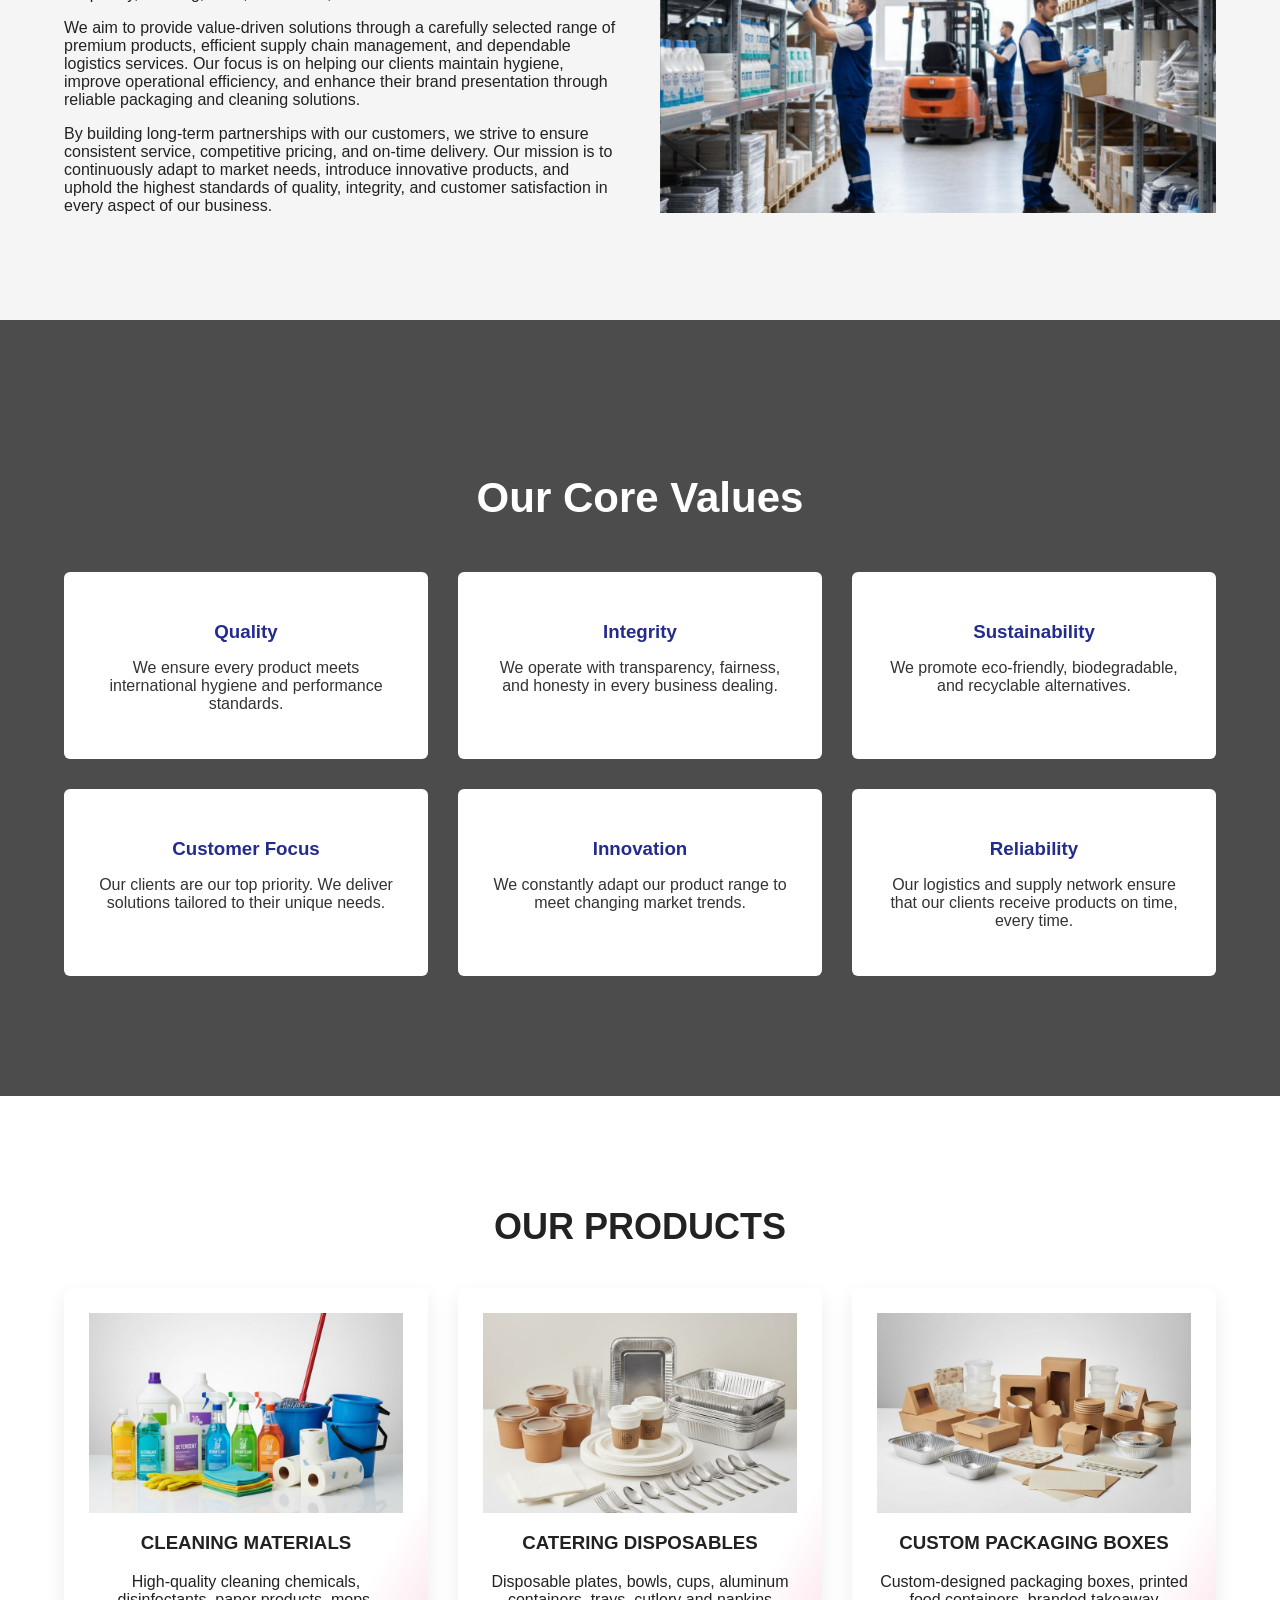
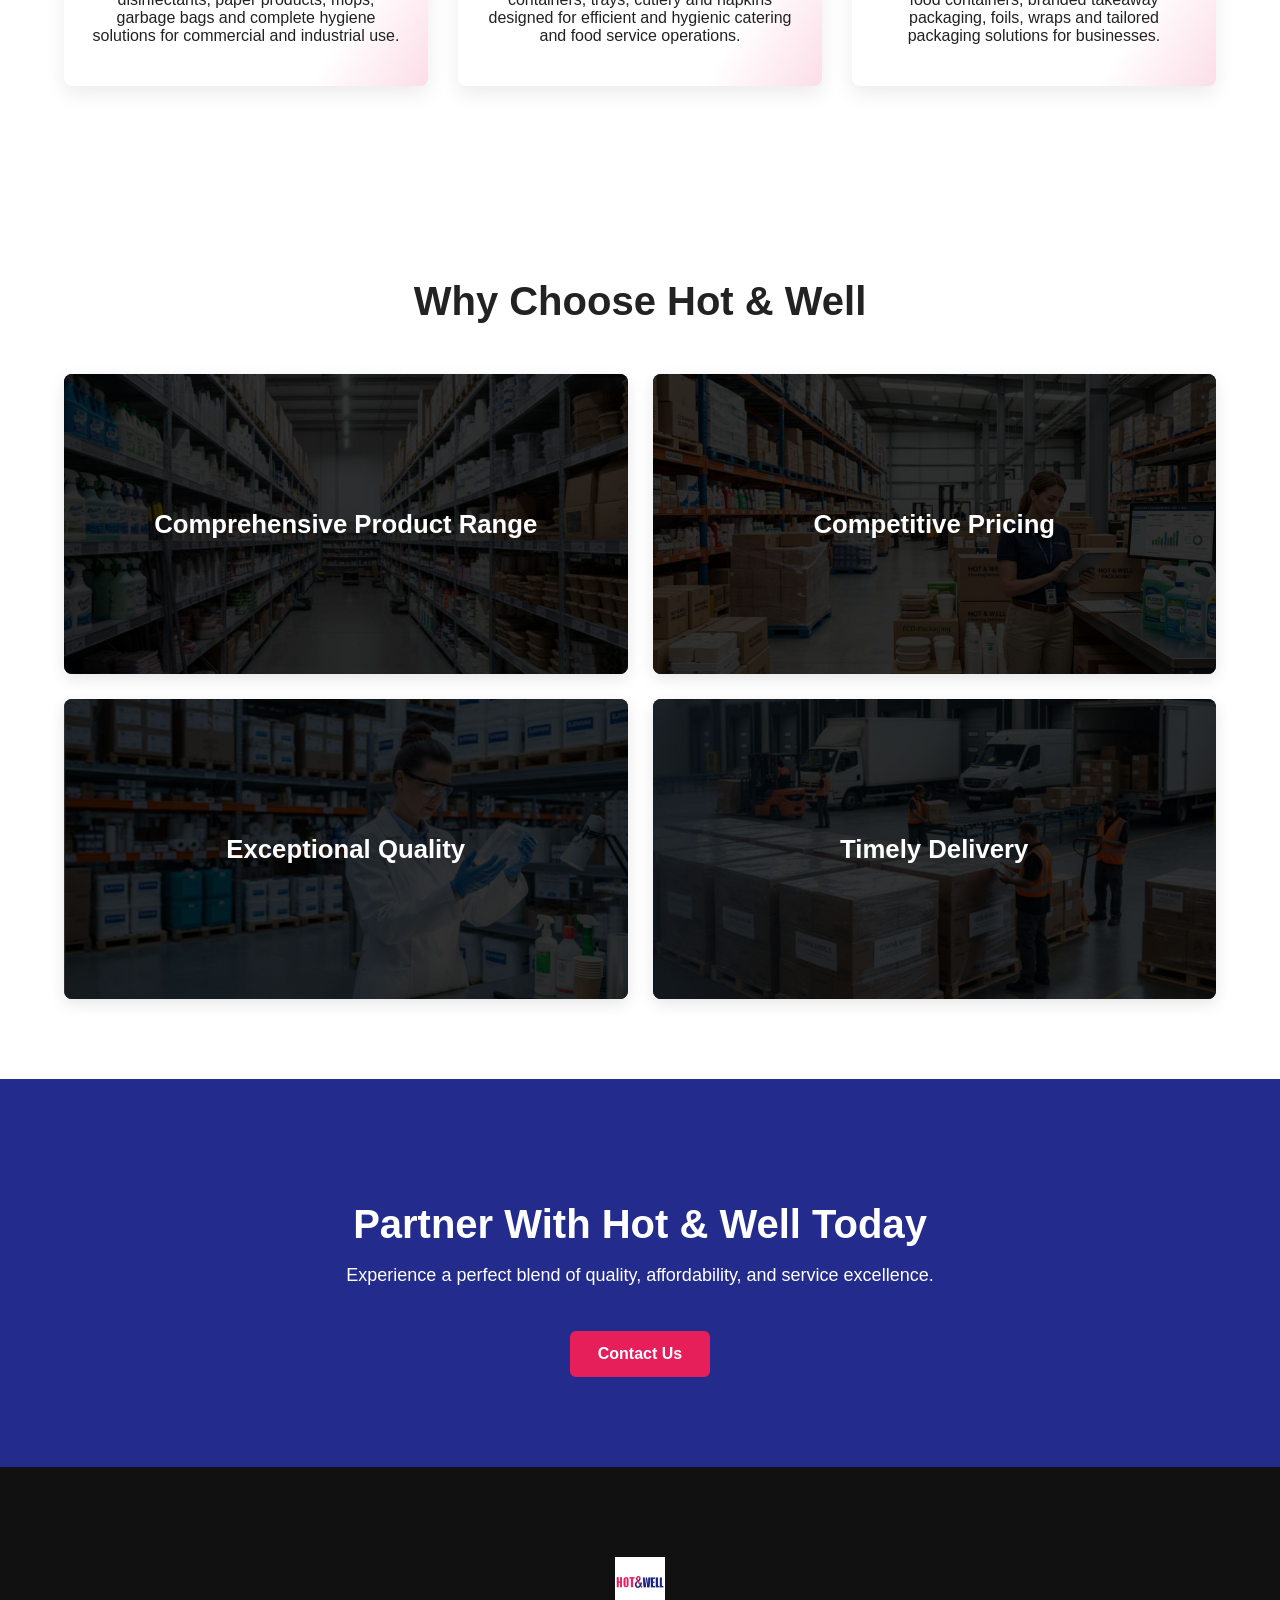
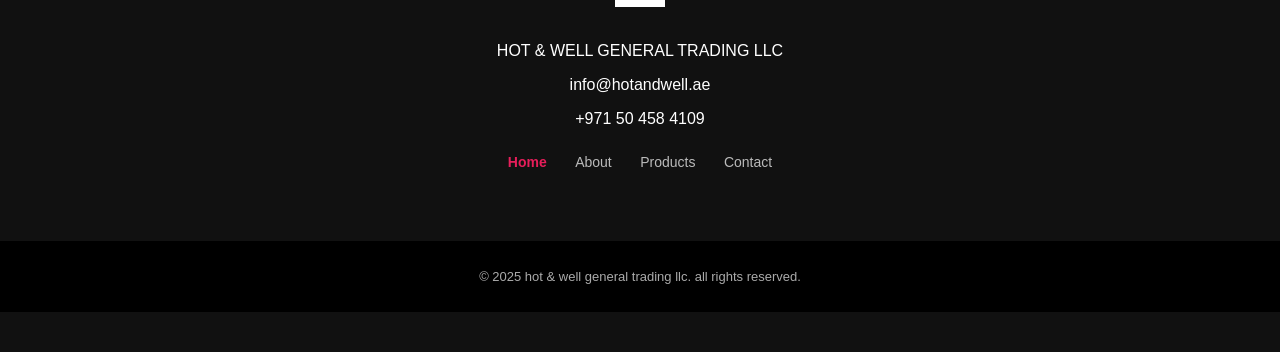
==== commit 5e7bd6e0: "Updated website code" ====
--- a/index.html
+++ b/index.html
@@ -20,10 +20,10 @@
 <img src="images/logo1.png" class="logo" alt="Hot & Well company logo">
 
 <nav>
-  <a href="index.html" class="active">Home</a>
-  <a href="about.html">About</a>
-  <a href="products.html">Products</a>
-  <a href="contact.html">Contact</a>
+  <a href="/" class="active">Home</a>
+  <a href="/about/">About</a>
+  <a href="/products/">Products</a>
+  <a href="/contact/">Contact</a>
 </nav>
 
 </div>
@@ -43,7 +43,7 @@
 Suppliers of Cleaning & Packaging Materials
 </p>
 
-<a href="products.html" class="btn"><span>VIEW PRODUCTS</span></a>
+<a href="/products/" class="btn"><span>VIEW PRODUCTS</span></a>
 
 </div>
 
@@ -63,7 +63,7 @@
 <h2>ABOUT HOT & WELL</h2>
 
 <p>
-Hot & Well Trading LLC is a UAE-based trading company specializing in the supply and distribution of high-quality cleaning materials, catering disposables, and food packaging solutions. We proudly serve a wide range of industries, including hospitality, catering, retail, healthcare, and corporate sectors across the UAE.
+Hot & Well General Trading LLC is a UAE-based trading company specializing in the supply and distribution of high-quality cleaning materials, catering disposables, and food packaging solutions. We proudly serve a wide range of industries, including hospitality, catering, retail, healthcare, and corporate sectors across the UAE.
 </p>
 
 <p>
@@ -74,7 +74,7 @@
 Our motto -<strong> Hot Deals, Well Served </strong>- reflects our commitment to delivering exceptional value through competitive pricing, efficient logistics, and outstanding customer service. We focus on building long-term relationships by understanding our clients’ needs and providing tailored solutions that support their daily operations.
 </p>
 
-<a href="about.html" class="btn-outline"><span>READ MORE</span></a>
+<a href="/about/" class="btn-outline"><span>READ MORE</span></a>
 
 </div>
 
@@ -91,7 +91,7 @@
 <h2>Our Mission</h2>
 
 <p>
-At Hot & Well Trading LLC, our mission is to become the preferred and most reliable supplier of cleaning materials, catering disposables, and packaging solutions in the UAE. We are committed to delivering high-quality products that meet international standards while supporting businesses across hospitality, catering, retail, healthcare, and commercial sectors.
+At Hot & Well General Trading LLC, our mission is to become the preferred and most reliable supplier of cleaning materials, catering disposables, and packaging solutions in the UAE. We are committed to delivering high-quality products that meet international standards while supporting businesses across hospitality, catering, retail, healthcare, and commercial sectors.
 </p>
 
 <p>
@@ -240,7 +240,7 @@
   <div class="container">
     <h2>Partner With Hot & Well Today</h2>
     <p>Experience a perfect blend of quality, affordability, and service excellence.</p>
-    <a href="contact.html" class="btn"><span>Contact Us</span></a>
+    <a href="/contact/" class="btn"><span>Contact Us</span></a>
   </div>
 </section>
 
@@ -253,15 +253,15 @@
 
 <img src="images/logo.png" alt="Hot & Well logo">
 
-<p>HOT & WELL TRADING LLC</p>
-<p>INFO@HOTANDWELL.AE</p>
+<p>HOT & WELL GENERAL TRADING LLC</p>
+<p>info@hotandwell.ae</p>
 <p class="footer-phone">+971 50 458 4109</p>
 
 <div class="footer-nav">
-<a href="index.html" class="active">Home</a>
-<a href="about.html">About</a>
-<a href="products.html">Products</a>
-<a href="contact.html">Contact</a>
+<a href="/" class="active">Home</a>
+<a href="/about/">About</a>
+<a href="/products/">Products</a>
+<a href="/contact/">Contact</a>
 </div>
 
 </div>
@@ -270,7 +270,7 @@
 
 <!-- COPYRIGHT BAR -->
 <div class="footer-bottom">
-<p>© 2025 Hot & Well Trading LLC. All Rights Reserved.</p>
+<p>© 2025 hot & well general trading llc. all rights reserved.</p>
 </div>
 
 </footer>
--- a/css/style.css
+++ b/css/style.css
@@ -1,3 +1,14 @@
+*,
+*::before,
+*::after{
+  box-sizing:border-box;
+}
+
+html,
+body{
+  overflow-x:hidden;
+}
+
 body{
 font-family: Arial;
 margin:0;
@@ -6,8 +17,9 @@
 }
 
 .container{
-width:90%;
-margin:auto;
+  width:90%;
+  max-width:1200px;
+  margin:auto;
 }
 
 header{
@@ -690,6 +702,285 @@
   margin-bottom:25px;
 }
 
+
+
+/* =========================
+   RESPONSIVE DESIGN
+========================= */
+
+/* Large tablets */
+@media (max-width: 992px){
+
+  .container{
+    width:92%;
+  }
+
+  .hero h1,
+  .about-hero h1,
+  .products-hero-content h1{
+    font-size:44px;
+    letter-spacing:2px;
+  }
+
+  .hero p,
+  .about-hero p,
+  .products-hero-content p{
+    font-size:18px;
+  }
+
+  .about-grid,
+  .mission-grid,
+  .values-grid,
+  .product-grid,
+  .why-grid{
+    grid-template-columns:1fr 1fr;
+  }
+
+  .about-grid,
+  .mission-grid{
+    gap:30px;
+  }
+
+  .values-content h2,
+  .why-choose h2,
+  .about-cta h2,
+  .products h2,
+  .mission-text h2,
+  .about-grid h2{
+    font-size:34px;
+  }
+
+  .hero{
+    height:520px;
+  }
+
+  .about-hero,
+  .products-hero{
+    height:420px;
+  }
+}
+
+
+/* Tablets and mobile */
+@media (max-width: 768px){
+
+  .container{
+    width:92%;
+  }
+
+  header{
+    padding:12px 0;
+  }
+
+  .nav{
+    flex-direction:column;
+    gap:15px;
+  }
+
+  .logo{
+    height:50px;
+  }
+
+  nav{
+    display:flex;
+    flex-wrap:wrap;
+    justify-content:center;
+    gap:12px 18px;
+  }
+
+  nav a{
+    margin-left:0;
+    font-size:15px;
+    padding:6px 0;
+  }
+
+  .hero{
+    height:460px;
+    padding:0 20px;
+  }
+
+  .hero-content,
+  .about-hero-content,
+  .products-hero-content{
+    max-width:100%;
+    padding:0 10px;
+  }
+
+  .hero h1,
+  .about-hero h1,
+  .products-hero-content h1{
+    font-size:34px;
+    letter-spacing:1px;
+    line-height:1.2;
+  }
+
+  .hero p,
+  .about-hero p,
+  .products-hero-content p{
+    font-size:17px;
+    line-height:1.6;
+  }
+
+  .about-hero,
+  .products-hero{
+    height:360px;
+    padding:0 20px;
+  }
+
+  .about-preview,
+  .mission,
+  .products,
+  .why-choose,
+  .about-cta,
+  .footer-top,
+  .core-values{
+    padding:60px 0;
+  }
+
+  .about-grid,
+  .mission-grid,
+  .values-grid,
+  .product-grid,
+  .why-grid{
+    grid-template-columns:1fr;
+    gap:25px;
+  }
+
+  .about-grid h2,
+  .mission-text h2,
+  .products h2,
+  .values-content h2,
+  .why-choose h2,
+  .about-cta h2{
+    font-size:30px;
+  }
+
+  .about-grid p,
+  .mission-text p,
+  .card p,
+  .value-card p{
+    font-size:15px;
+    line-height:1.7;
+  }
+
+  .card{
+    padding:20px;
+  }
+
+  .card img{
+    height:220px;
+  }
+
+  .why-box{
+    height:240px;
+    font-size:20px;
+  }
+
+  .why-box h3{
+    width:80%;
+    font-size:22px;
+  }
+
+  .value-card{
+    padding:24px;
+  }
+
+  .btn,
+  .btn-outline{
+    padding:12px 22px;
+    font-size:14px;
+  }
+
+  .footer-nav{
+    display:flex;
+    flex-wrap:wrap;
+    justify-content:center;
+    gap:10px 14px;
+  }
+
+  .footer-nav a{
+    margin:0;
+  }
+
+  footer img{
+    height:44px;
+  }
+}
+
+
+/* Small mobile */
+@media (max-width: 480px){
+
+  body{
+    font-size:15px;
+  }
+
+  .logo{
+    height:44px;
+  }
+
+  .hero{
+    height:400px;
+  }
+
+  .about-hero,
+  .products-hero{
+    height:300px;
+  }
+
+  .hero h1,
+  .about-hero h1,
+  .products-hero-content h1{
+    font-size:28px;
+    line-height:1.2;
+  }
+
+  .hero p,
+  .about-hero p,
+  .products-hero-content p{
+    font-size:15px;
+    line-height:1.6;
+  }
+
+  .about-grid h2,
+  .mission-text h2,
+  .products h2,
+  .values-content h2,
+  .why-choose h2,
+  .about-cta h2{
+    font-size:26px;
+  }
+
+  .card{
+    padding:18px;
+  }
+
+  .card img{
+    height:200px;
+  }
+
+  .why-box{
+    height:200px;
+  }
+
+  .why-box h3{
+    width:85%;
+    font-size:19px;
+  }
+
+  .value-card{
+    padding:20px;
+  }
+
+  .footer-top{
+    padding:45px 0;
+  }
+
+  .footer-bottom{
+    font-size:12px;
+    padding:12px 10px;
+  }
+}
 
 
 
@@ -1158,6 +1449,185 @@
 
 
 
+/* =========================
+   ABOUT PAGE RESPONSIVE
+========================= */
+
+@media (max-width: 1100px){
+
+  .about-company-grid{
+    grid-template-columns:1fr;
+    gap:35px;
+  }
+
+  .about-services-grid{
+    grid-template-columns:repeat(2, 1fr);
+    gap:20px;
+  }
+
+  .about-values-grid{
+    grid-template-columns:repeat(2, 1fr);
+  }
+
+  .industries-grid-images{
+    grid-template-columns:repeat(2, 1fr);
+    gap:20px;
+  }
+
+  .vision-content{
+    grid-template-columns:1fr;
+    gap:25px;
+  }
+}
+
+@media (max-width: 768px){
+
+  .about-hero{
+    height:360px;
+    padding:0 20px;
+  }
+
+  .about-hero-content{
+    max-width:100%;
+    padding:0 10px;
+  }
+
+  .about-hero h1{
+    font-size:34px;
+    letter-spacing:1px;
+    line-height:1.2;
+  }
+
+  .about-hero p{
+    font-size:16px;
+    line-height:1.6;
+  }
+
+  .about-company-section,
+  .about-services-section,
+  .industries-section,
+  .about-values-section{
+    padding:60px 0;
+  }
+
+  .vision-overlay{
+    padding:60px 0;
+  }
+
+  .about-company-grid,
+  .about-services-grid,
+  .industries-grid-images,
+  .about-values-grid,
+  .vision-content{
+    grid-template-columns:1fr;
+    gap:25px;
+  }
+
+  .about-company-text h2,
+  .about-services-section h2,
+  .industries-section h2,
+  .about-values-section h2,
+  .vision-box h2,
+  .mission-box h2{
+    font-size:30px;
+  }
+
+  .about-company-text p,
+  .vision-box p,
+  .mission-box p,
+  .about-value-card p,
+  .industry-overlay p,
+  .about-service-card p{
+    font-size:15px;
+    line-height:1.7;
+  }
+
+  .about-service-card img{
+    height:220px;
+  }
+
+  .industry-card{
+    height:280px;
+  }
+
+  .industry-overlay{
+    padding:16px;
+  }
+
+  .industry-overlay h3{
+    font-size:20px;
+  }
+
+  .vision-box,
+  .mission-box{
+    padding:28px 22px;
+  }
+
+  .about-value-card{
+    max-width:100%;
+    width:auto;
+    padding:22px;
+  }
+}
+
+@media (max-width: 480px){
+
+  .about-hero{
+    height:300px;
+  }
+
+  .about-hero h1{
+    font-size:28px;
+  }
+
+  .about-hero p{
+    font-size:15px;
+  }
+
+  .about-company-text h2,
+  .about-services-section h2,
+  .industries-section h2,
+  .about-values-section h2,
+  .vision-box h2,
+  .mission-box h2{
+    font-size:26px;
+  }
+
+  .about-company-text p,
+  .vision-box p,
+  .mission-box p,
+  .about-service-card p,
+  .about-value-card p{
+    font-size:14px;
+  }
+
+  .about-service-card img{
+    height:200px;
+  }
+
+  .industry-card{
+    height:240px;
+  }
+
+  .industry-overlay h3{
+    font-size:18px;
+  }
+
+  .industry-overlay p{
+    font-size:13px;
+  }
+
+  .vision-box,
+  .mission-box{
+    padding:24px 18px;
+  }
+
+  .about-value-card h3{
+    font-size:18px;
+  }
+}
+
+
 
 /* Products Page */
 
@@ -1444,6 +1914,178 @@
   }
 }
 
+
+/* =========================
+   PRODUCTS PAGE RESPONSIVE
+========================= */
+
+@media (max-width: 1100px){
+
+  .products-intro-grid{
+    grid-template-columns:1fr;
+    gap:35px;
+  }
+
+  .products-card-grid{
+    grid-template-columns:repeat(2, 1fr);
+    gap:25px;
+  }
+}
+
+@media (max-width: 992px){
+
+  .products-hero{
+    height:420px;
+    padding:0 20px;
+  }
+
+  .products-hero-content{
+    max-width:100%;
+  }
+
+  .products-hero-content h1{
+    font-size:42px;
+    line-height:1.2;
+    letter-spacing:1px;
+  }
+
+  .products-hero-content p{
+    font-size:18px;
+    line-height:1.7;
+  }
+
+  .products-intro-section,
+  .product-category-section,
+  .products-card-section,
+  .products-cta-section{
+    padding:70px 0;
+  }
+
+  .products-intro-grid,
+  .product-category-grid{
+    grid-template-columns:1fr;
+    gap:30px;
+  }
+
+  .product-category-grid.reverse .product-category-image,
+  .product-category-grid.reverse .product-category-content{
+    order:unset;
+  }
+
+  .products-intro-text h2,
+  .product-category-content h2,
+  .products-title,
+  .products-cta-section h2{
+    font-size:32px;
+  }
+}
+
+@media (max-width: 768px){
+
+  .products-hero{
+    height:360px;
+  }
+
+  .products-hero-content h1{
+    font-size:34px;
+  }
+
+  .products-hero-content p{
+    font-size:16px;
+  }
+
+  .products-intro-section,
+  .product-category-section,
+  .products-card-section,
+  .products-cta-section{
+    padding:60px 0;
+  }
+
+  .products-intro-grid,
+  .product-category-grid,
+  .products-card-grid{
+    grid-template-columns:1fr;
+    gap:25px;
+  }
+
+  .products-intro-text h2,
+  .product-category-content h2,
+  .products-title,
+  .products-cta-section h2{
+    font-size:28px;
+  }
+
+  .products-intro-text p,
+  .product-category-content p,
+  .products-cta-section p,
+  .product-list li,
+  .product-card p,
+  .product-card ul li{
+    font-size:15px;
+  }
+
+  .products-intro-image img,
+  .product-category-image img{
+    border-radius:8px;
+  }
+
+  .product-card img{
+    height:220px;
+  }
+
+  .product-card-content{
+    padding:22px;
+  }
+
+  .product-card h3{
+    font-size:22px;
+  }
+}
+
+@media (max-width: 480px){
+
+  .products-hero{
+    height:300px;
+  }
+
+  .products-hero-content h1{
+    font-size:28px;
+  }
+
+  .products-hero-content p{
+    font-size:15px;
+    line-height:1.6;
+  }
+
+  .products-intro-text h2,
+  .product-category-content h2,
+  .products-title,
+  .products-cta-section h2{
+    font-size:24px;
+  }
+
+  .products-intro-text p,
+  .product-category-content p,
+  .products-cta-section p,
+  .product-list li,
+  .product-card p,
+  .product-card ul li{
+    font-size:14px;
+    line-height:1.7;
+  }
+
+  .product-card img{
+    height:200px;
+  }
+
+  .product-card-content{
+    padding:18px;
+  }
+
+  .product-card h3{
+    font-size:20px;
+  }
+}
 
 
 
@@ -1498,6 +2140,7 @@
   overflow:hidden;
   box-shadow:0 10px 25px rgba(0,0,0,0.08);
   transition:transform 0.3s ease, box-shadow 0.3s ease;
+  word-break:break-word;
 }
 
 .contact-card::before{
@@ -1588,4 +2231,149 @@
   .contact-card p{
     font-size:17px;
   }
+}
+
+/* =========================
+   CONTACT PAGE RESPONSIVE
+========================= */
+
+@media (max-width: 992px){
+
+  .contact-info-section{
+    padding:80px 0;
+  }
+
+  .contact-cards-grid{
+    max-width:760px;
+    gap:25px;
+  }
+
+  .contact-page-logo{
+    width:160px;
+  }
+
+  .contact-info-section h1{
+    font-size:38px;
+  }
+
+  .contact-intro{
+    font-size:16px;
+    margin:0 auto 35px;
+  }
+
+  .contact-card{
+    padding:34px 24px;
+  }
+
+  .contact-card h3{
+    font-size:24px;
+  }
+
+  .contact-card p{
+    font-size:17px;
+  }
+}
+
+@media (max-width: 768px){
+
+  .contact-info-section{
+    padding:60px 0;
+  }
+
+  .contact-logo-wrap{
+    margin-bottom:20px;
+  }
+
+  .contact-page-logo{
+    width:140px;
+  }
+
+  .contact-info-section h1{
+    font-size:30px;
+    line-height:1.2;
+  }
+
+  .contact-intro{
+    font-size:15px;
+    line-height:1.7;
+    margin:0 auto 30px;
+  }
+
+  .contact-cards-grid{
+    grid-template-columns:1fr;
+    gap:20px;
+  }
+
+  .contact-card{
+    padding:28px 20px;
+    border-radius:10px;
+  }
+
+  .contact-card:hover{
+    transform:translateY(-5px);
+  }
+
+  .contact-card-icon{
+    width:60px;
+    height:60px;
+    font-size:24px;
+    margin:0 auto 15px;
+  }
+
+  .contact-card h3{
+    font-size:22px;
+    margin-bottom:10px;
+  }
+
+  .contact-card p{
+    font-size:16px;
+    line-height:1.6;
+    margin-bottom:8px;
+  }
+
+  .contact-card span{
+    font-size:13px;
+  }
+}
+
+@media (max-width: 480px){
+
+  .contact-info-section{
+    padding:50px 0;
+  }
+
+  .contact-page-logo{
+    width:120px;
+  }
+
+  .contact-info-section h1{
+    font-size:26px;
+  }
+
+  .contact-intro{
+    font-size:14px;
+    margin:0 auto 25px;
+  }
+
+  .contact-card{
+    padding:24px 16px;
+  }
+
+  .contact-card-icon{
+    width:54px;
+    height:54px;
+    font-size:22px;
+  }
+
+  .contact-card h3{
+    font-size:20px;
+  }
+
+  .contact-card p{
+    font-size:15px;
+  }
+
+  .contact-card span{
+    font-size:12px;
+  }
 }
